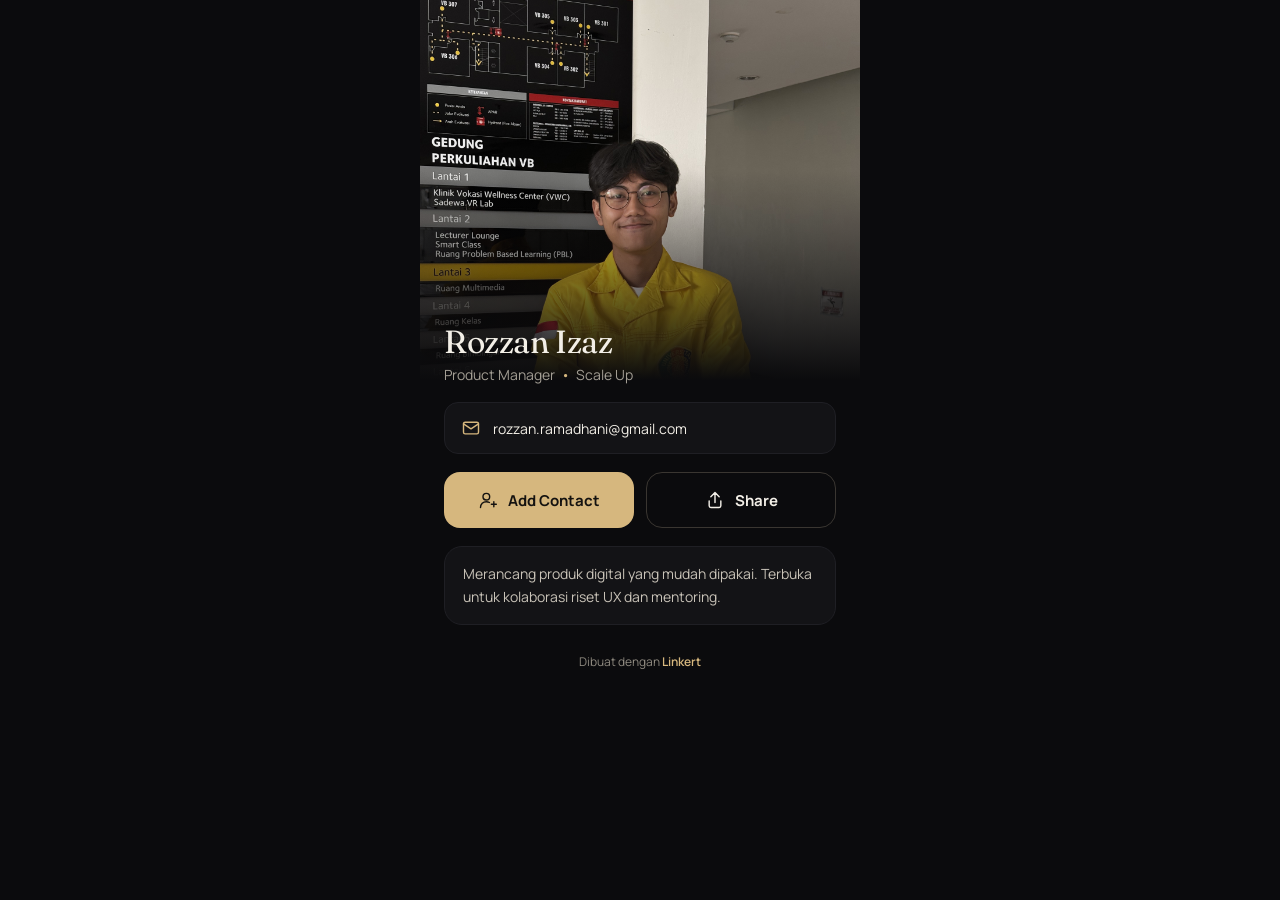
==== index.html @ 7f5f0826 "Add files via upload" ====
<!doctype html>
<html lang="id">
  <head>
    <meta charset="utf-8" />
    <meta
      name="viewport"
      content="width=device-width, initial-scale=1, viewport-fit=cover"
    />
    <meta name="theme-color" content="#0B0B0D" />
    <title>Profil · Linkert</title>
    <link rel="preconnect" href="https://fonts.googleapis.com" />
    <link rel="preconnect" href="https://fonts.gstatic.com" crossorigin />
    <link
      href="https://fonts.googleapis.com/css2?family=Fraunces:ital,opsz,wght@0,9..144,400;1,9..144,400&family=Manrope:wght@400;500;600;700&display=swap"
      rel="stylesheet"
    />
    <link rel="stylesheet" href="style.css" />
  </head>
  <body>
    <main class="page page-home">
      <!-- Foto besar di atas -->
      <div class="hero" id="hero">
        <span
          class="hero-initials"
          id="hero-initials"
          aria-hidden="true"
        ></span>
        <!-- <span class="hero-brand">Linkert<span class="brand-dot">.</span></span> -->
      </div>

      <section class="home-body">
        <div class="identity">
          <h1 class="name" id="nama"></h1>
          <p class="meta">
            <span id="jabatan"></span
            ><span class="meta-dot" aria-hidden="true">•</span
            ><span id="organisasi"></span>
          </p>
        </div>

        <a class="info-row" id="link-email-row">
          <svg viewBox="0 0 24 24" aria-hidden="true">
            <rect x="3" y="5" width="18" height="14" rx="2" />
            <path d="M3 7l9 6 9-6" />
          </svg>
          <span id="email"></span>
        </a>

        <div class="action-grid">
          <a class="btn btn-primary" href="kontak.html">
            <svg viewBox="0 0 24 24" aria-hidden="true">
              <circle cx="10" cy="8" r="4" />
              <path d="M3 21c0-4 3.1-7 7-7 1.4 0 2.7.4 3.8 1M19 14v6M16 17h6" />
            </svg>
            Add Contact
          </a>
          <button class="btn btn-outline" id="btn-share" type="button">
            <svg viewBox="0 0 24 24" aria-hidden="true">
              <path d="M12 15V3M7 8l5-5 5 5" />
              <path d="M5 13v6a2 2 0 0 0 2 2h10a2 2 0 0 0 2-2v-6" />
            </svg>
            Share
          </button>
        </div>

        <section class="bio-card" aria-label="Tentang">
          <p id="bio"></p>
        </section>
      </section>

      <footer class="footer">
        Dibuat dengan <a href="https://linkert.id">Linkert</a>
      </footer>
    </main>

    <div class="toast" id="toast" role="status" aria-live="polite"></div>

    <script src="data.js"></script>
    <script src="app.js"></script>
  </body>
</html>
---- style.css ----
/* ===== Warna & huruf (ubah di sini untuk tema komunitas lain) ===== */
:root {
  --bg: #0B0B0D;
  --surface: #131316;
  --surface-2: #1C1C20;
  --line: #26262B;
  --gold: #D6B77E;
  --gold-soft: rgba(214, 183, 126, 0.12);
  --text: #F3EFE7;
  --muted: #A39E94;
  --radius: 18px;
  --font-display: 'Fraunces', Georgia, serif;
  --font-body: 'Manrope', system-ui, sans-serif;
}

* { box-sizing: border-box; }

html, body {
  margin: 0;
  background: var(--bg);
  color: var(--text);
  font-family: var(--font-body);
  -webkit-font-smoothing: antialiased;
  -webkit-tap-highlight-color: transparent;
}

a { color: inherit; text-decoration: none; }

svg {
  width: 20px;
  height: 20px;
  fill: none;
  stroke: currentColor;
  stroke-width: 1.7;
  stroke-linecap: round;
  stroke-linejoin: round;
}

/* ===== Tata letak ===== */
.page {
  max-width: 440px;
  min-height: 100dvh;
  margin: 0 auto;
  padding: max(20px, env(safe-area-inset-top)) 24px max(28px, env(safe-area-inset-bottom));
  display: flex;
  flex-direction: column;
  gap: 28px;
}

.topbar {
  display: flex;
  align-items: center;
  justify-content: space-between;
}

.brand {
  font-family: var(--font-display);
  font-size: 18px;
  color: var(--muted);
}
.brand-dot { color: var(--gold); }

.icon-btn {
  width: 44px;
  height: 44px;
  border-radius: 14px;
  border: 1px solid var(--line);
  background: transparent;
  color: var(--text);
  display: grid;
  place-items: center;
  cursor: pointer;
}

/* ===== Profil ===== */
.profile {
  display: flex;
  flex-direction: column;
  align-items: center;
  text-align: center;
  gap: 6px;
  animation: rise 0.5s ease-out both;
}

.avatar-ring {
  width: 116px;
  height: 116px;
  border-radius: 50%;
  border: 1px solid #3A3226;
  padding: 7px;
  margin-bottom: 10px;
}

.avatar {
  width: 100%;
  height: 100%;
  border-radius: 50%;
  border: 1.5px solid var(--gold);
  background: #16150F center / cover no-repeat;
  display: grid;
  place-items: center;
  font-family: var(--font-display);
  font-size: 38px;
  color: var(--gold);
}

.org {
  margin: 0;
  font-size: 11px;
  font-weight: 700;
  letter-spacing: 2.4px;
  text-transform: uppercase;
  color: var(--gold);
}

.name {
  margin: 0;
  font-family: var(--font-display);
  font-weight: 400;
  font-size: 32px;
  line-height: 1.1;
  letter-spacing: -0.4px;
}

.role {
  margin: 0;
  font-size: 15px;
  color: var(--muted);
}

/* ===== Empat ikon sosial media ===== */
.socials {
  display: grid;
  grid-template-columns: repeat(4, minmax(0, 1fr));
  gap: 12px;
  animation: rise 0.5s 0.08s ease-out both;
}

.social {
  display: flex;
  flex-direction: column;
  align-items: center;
  gap: 8px;
}

.social-icon {
  width: 60px;
  height: 60px;
  border-radius: 18px;
  background: var(--surface);
  border: 1px solid var(--line);
  color: var(--gold);
  display: grid;
  place-items: center;
  transition: transform 0.15s ease, background 0.15s ease;
}
.social-icon svg { width: 24px; height: 24px; }

.social:active .social-icon { transform: scale(0.94); }
@media (hover: hover) {
  .social:hover .social-icon { background: var(--surface-2); }
}

.social-label {
  font-size: 12px;
  color: var(--muted);
}

.social[aria-disabled="true"] { opacity: 0.35; pointer-events: none; }

/* ===== Detail kontak ===== */
.details {
  border-radius: var(--radius);
  background: var(--surface);
  border: 1px solid #1F1F24;
  padding: 4px 18px;
  animation: rise 0.5s 0.16s ease-out both;
}

.detail-row {
  display: flex;
  justify-content: space-between;
  gap: 16px;
  padding: 14px 0;
  font-size: 14px;
}
.detail-row + .detail-row { border-top: 1px solid #1F1F24; }

.detail-label { color: var(--muted); }
.detail-value { text-align: right; word-break: break-all; }

/* ===== Tombol ===== */
.actions {
  margin-top: auto;
  animation: rise 0.5s 0.24s ease-out both;
}

.btn {
  height: 56px;
  border-radius: 16px;
  display: flex;
  align-items: center;
  justify-content: center;
  gap: 10px;
  font-size: 16px;
  font-weight: 700;
  transition: transform 0.15s ease, filter 0.15s ease;
}
.btn:active { transform: scale(0.98); }

.btn-primary {
  background: var(--gold);
  color: #141210;
}
@media (hover: hover) {
  .btn-primary:hover { filter: brightness(1.06); }
}

.footer {
  text-align: center;
  font-size: 12px;
  color: #8E897F;
}
.footer a { color: var(--gold); font-weight: 600; }

/* ===== Notifikasi kecil ===== */
.toast {
  position: fixed;
  left: 50%;
  bottom: max(24px, env(safe-area-inset-bottom));
  transform: translate(-50%, 20px);
  background: var(--text);
  color: var(--bg);
  padding: 12px 18px;
  border-radius: 12px;
  font-size: 14px;
  font-weight: 600;
  opacity: 0;
  pointer-events: none;
  transition: opacity 0.2s ease, transform 0.2s ease;
}
.toast.show {
  opacity: 1;
  transform: translate(-50%, 0);
}

a:focus-visible, button:focus-visible {
  outline: 2px solid var(--gold);
  outline-offset: 3px;
  border-radius: 12px;
}

/* ===================================================================
   HALAMAN HOME (index.html)
   =================================================================== */
.page-home {
  padding: 0 0 max(28px, env(safe-area-inset-bottom));
  gap: 0;
}

.hero {
  position: relative;
  height: 380px;
  background: #16150F center top / cover no-repeat;
  display: grid;
  place-items: center;
  overflow: hidden;
}

/* Gradasi bawah supaya foto menyatu dengan latar */
.hero::after {
  content: '';
  position: absolute;
  inset: 0;
  background: linear-gradient(to bottom, rgba(11, 11, 13, 0) 45%, var(--bg) 100%);
}

.hero-initials {
  font-family: var(--font-display);
  font-size: 104px;
  color: var(--gold);
  opacity: 0.9;
}
.hero.has-photo .hero-initials { display: none; }

.hero-brand {
  position: absolute;
  top: max(20px, env(safe-area-inset-top));
  left: 24px;
  z-index: 1;
  font-family: var(--font-display);
  font-size: 18px;
  color: var(--text);
}

.home-body {
  position: relative;
  z-index: 1;
  margin-top: -56px;
  padding: 0 24px;
  display: flex;
  flex-direction: column;
  gap: 18px;
  animation: rise 0.5s ease-out both;
}

.identity { display: flex; flex-direction: column; gap: 6px; }

.meta {
  margin: 0;
  font-size: 14px;
  color: var(--muted);
  display: flex;
  flex-wrap: wrap;
  gap: 6px;
}
.meta-dot { color: var(--gold); }

.info-row {
  display: flex;
  align-items: center;
  gap: 12px;
  min-height: 52px;
  padding: 0 16px;
  border-radius: 14px;
  background: var(--surface);
  border: 1px solid #1F1F24;
  font-size: 14px;
  word-break: break-all;
}
.info-row svg { color: var(--gold); flex: none; }

.action-grid {
  display: grid;
  grid-template-columns: repeat(2, minmax(0, 1fr));
  gap: 12px;
}

.btn-outline {
  background: transparent;
  border: 1px solid #3A3631;
  color: var(--text);
  font-family: inherit;
  cursor: pointer;
}

.action-grid .btn { font-size: 15px; }

.bio-card {
  border-radius: var(--radius);
  background: var(--surface);
  border: 1px solid #1F1F24;
  padding: 16px 18px;
}
.bio-card p {
  margin: 0;
  font-size: 14px;
  line-height: 1.6;
  color: #C9C3B8;
}

.page-home .footer { padding: 28px 24px 0; }

@keyframes rise {
  from { opacity: 0; transform: translateY(8px); }
  to { opacity: 1; transform: translateY(0); }
}

@media (prefers-reduced-motion: reduce) {
  * { animation: none !important; transition: none !important; }
}
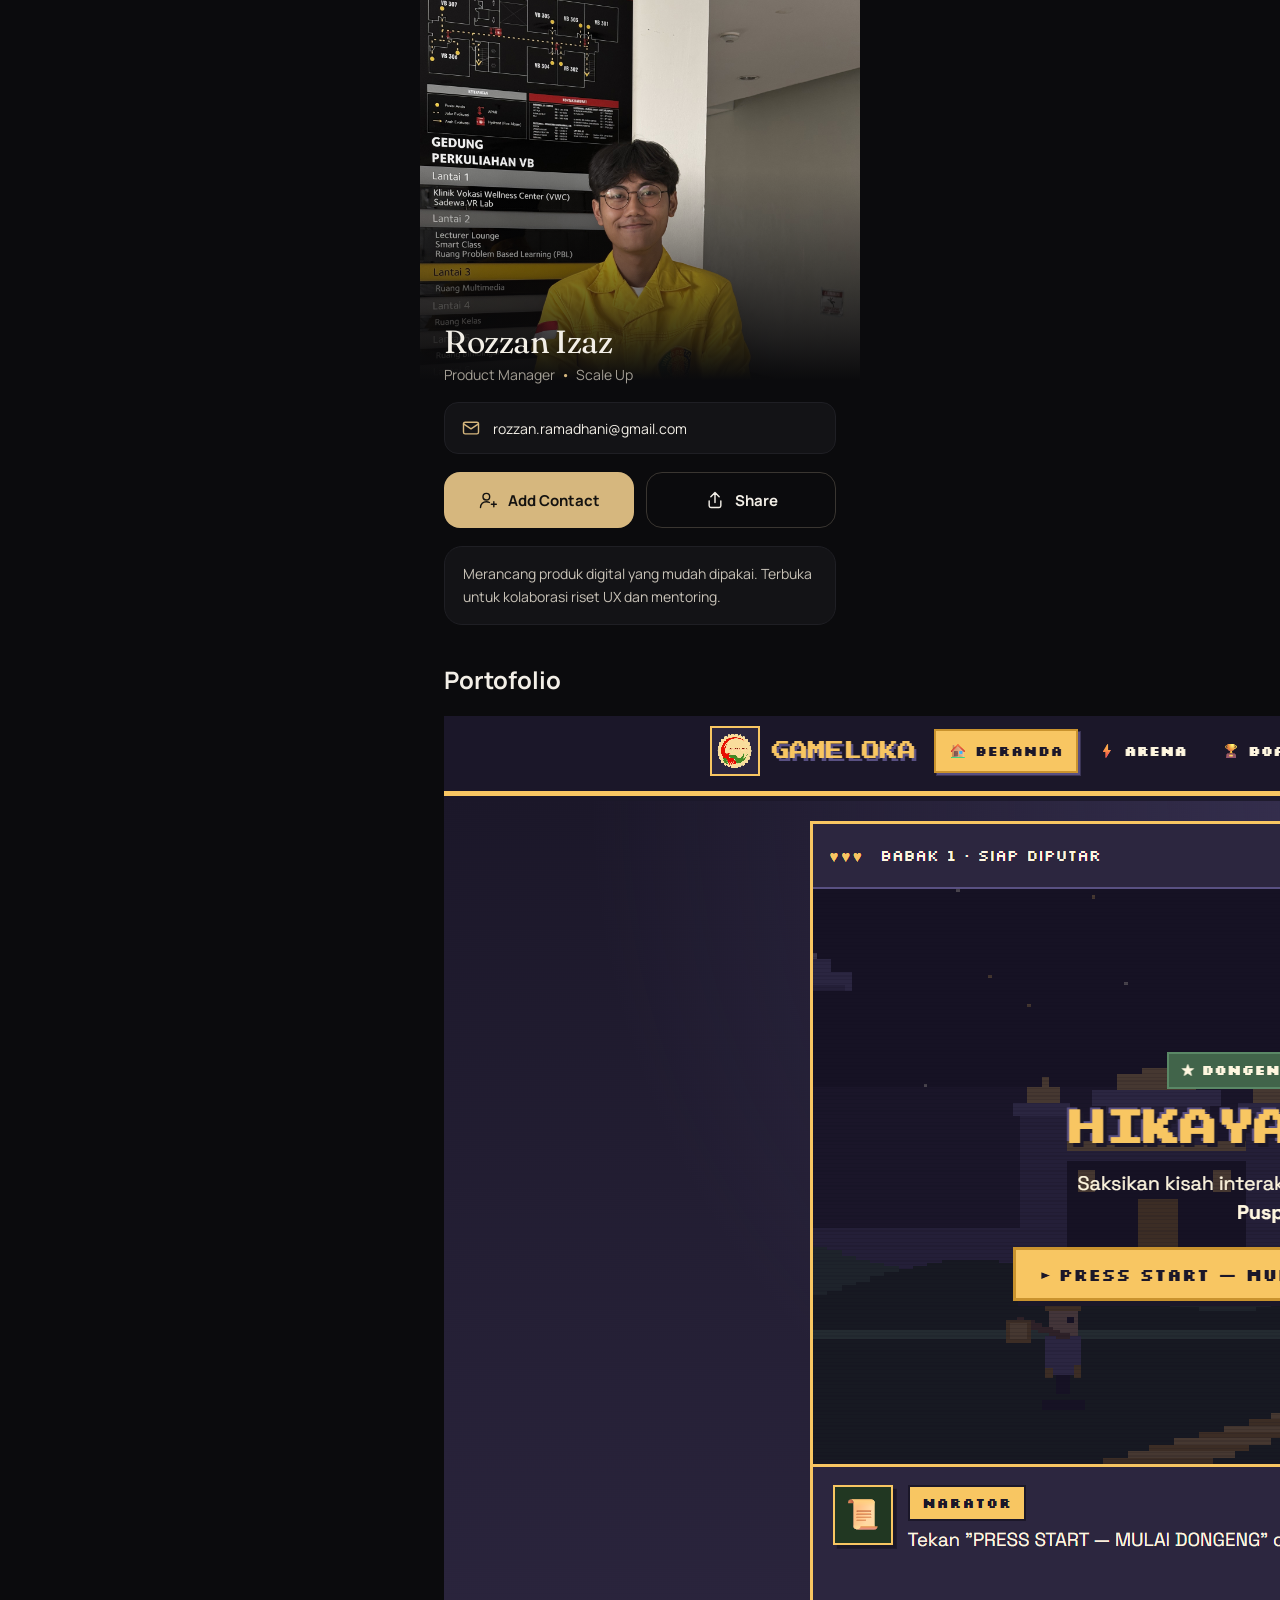
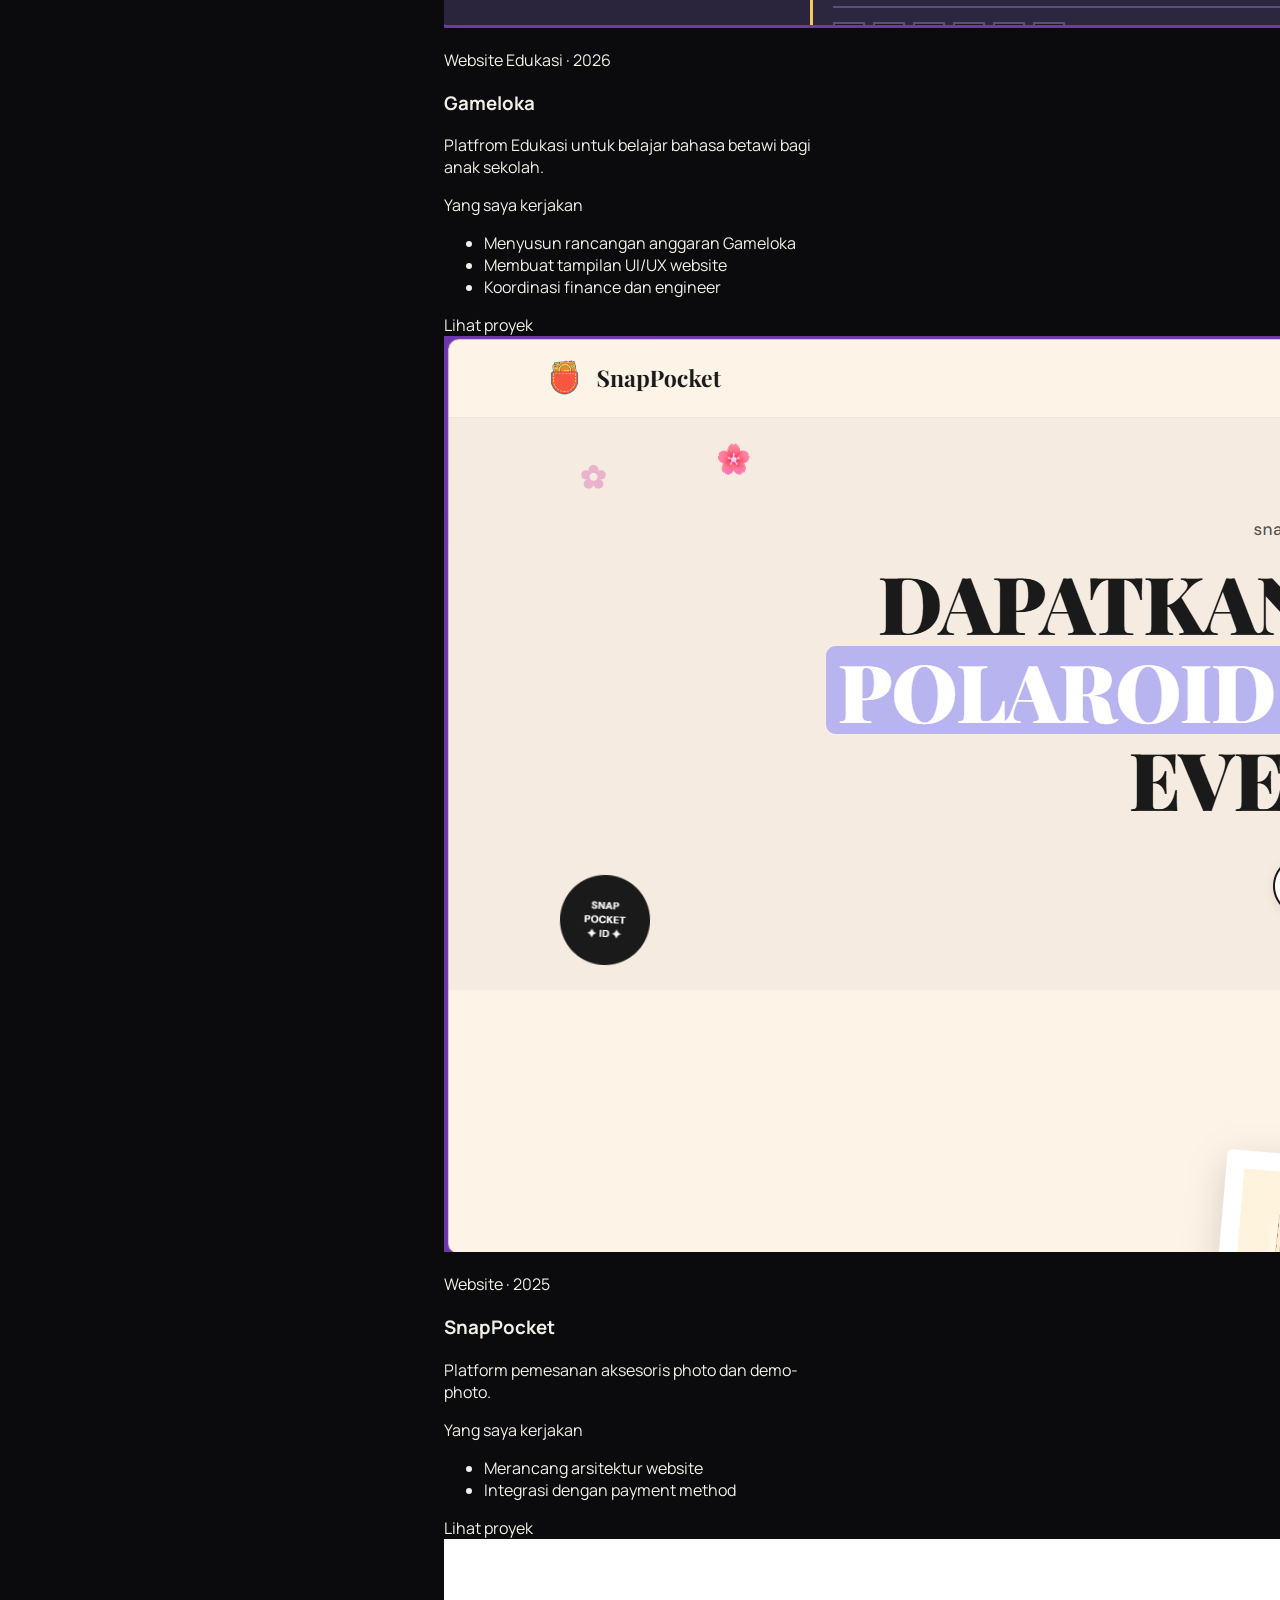
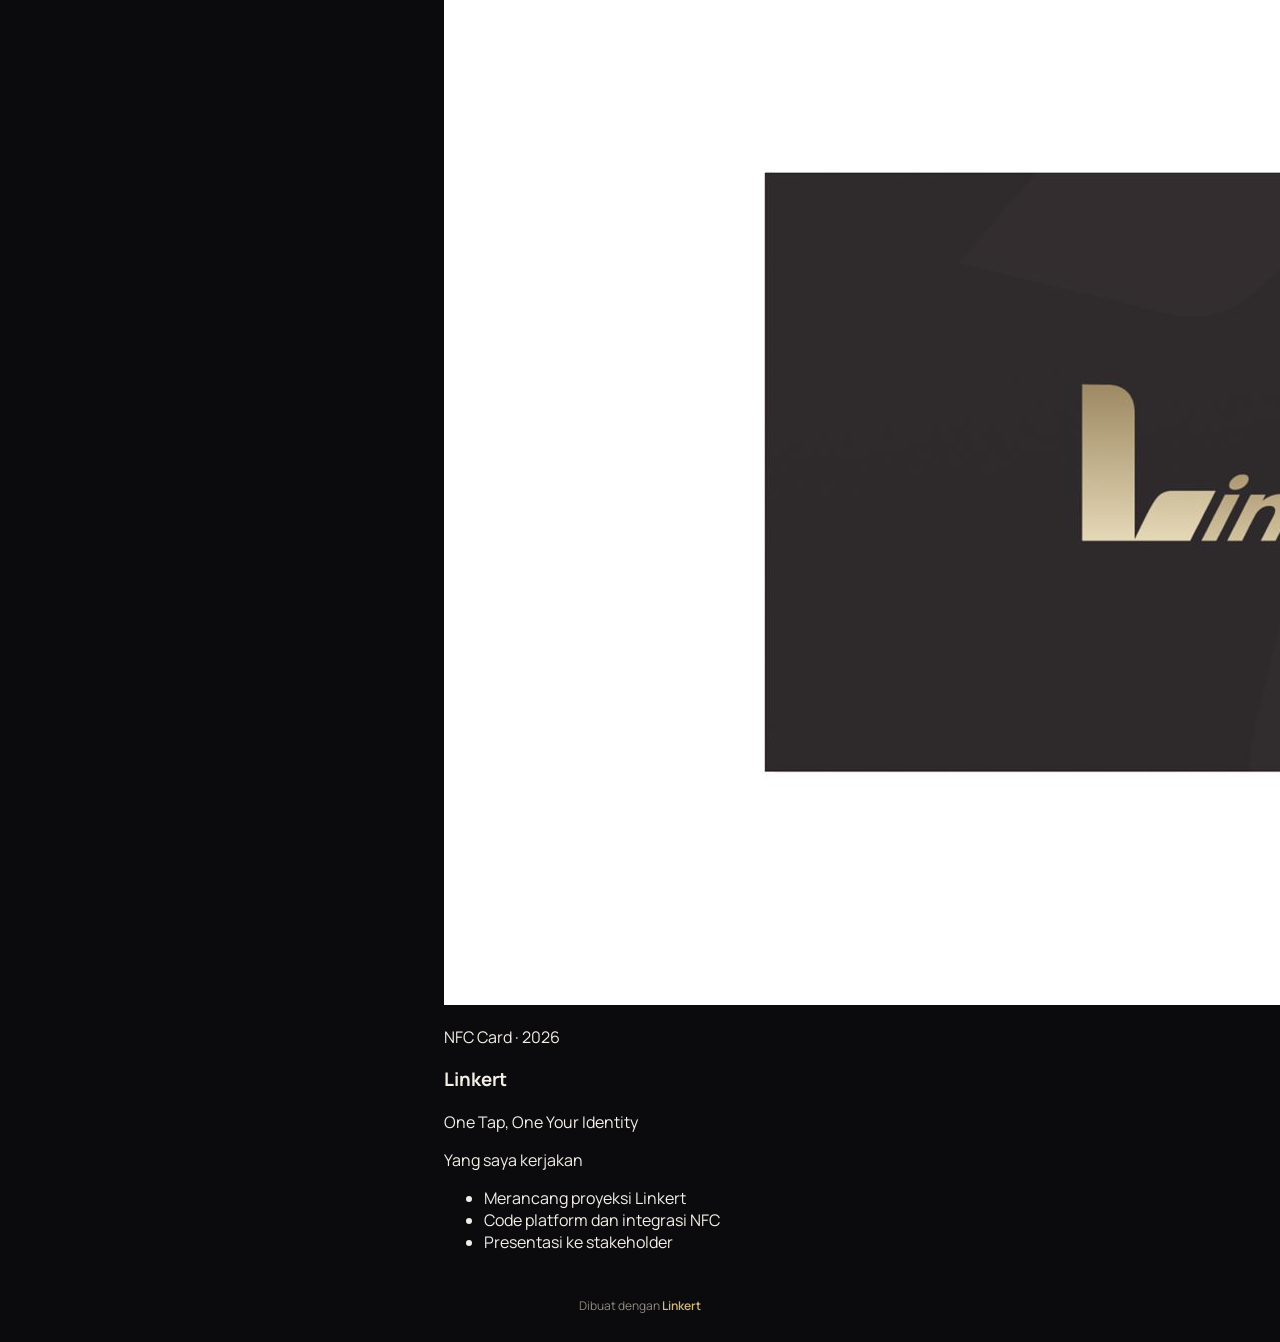
==== commit a22e9722: "Update index.html" ====
--- a/index.html
+++ b/index.html
@@ -66,6 +66,17 @@
         <section class="bio-card" aria-label="Tentang">
           <p id="bio"></p>
         </section>
+
+        <!-- Portofolio: isinya dari PROFIL.portofolio di data.js -->
+        <section
+          class="portfolio"
+          id="portofolio-section"
+          aria-labelledby="judul-portofolio"
+          hidden
+        >
+          <h2 class="section-title" id="judul-portofolio">Portofolio</h2>
+          <div class="portfolio-list" id="portofolio"></div>
+        </section>
       </section>
 
       <footer class="footer">
